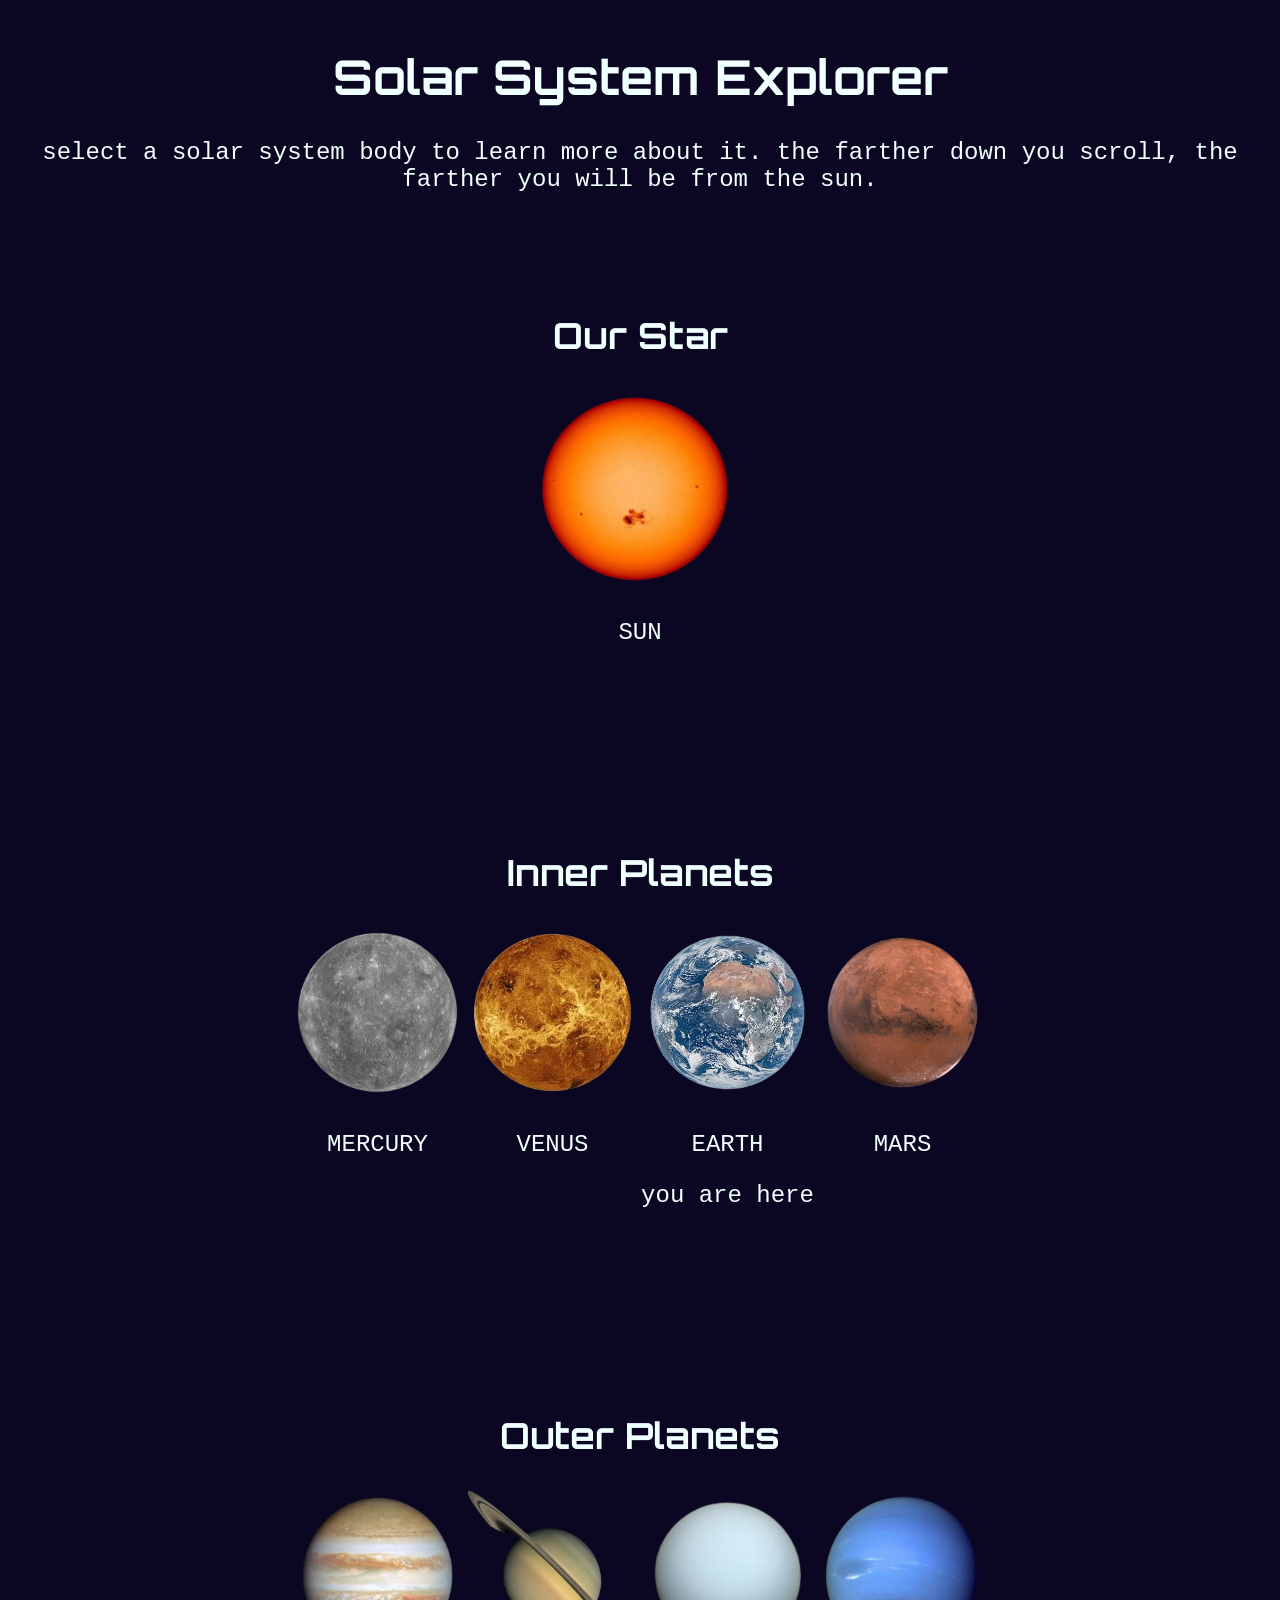
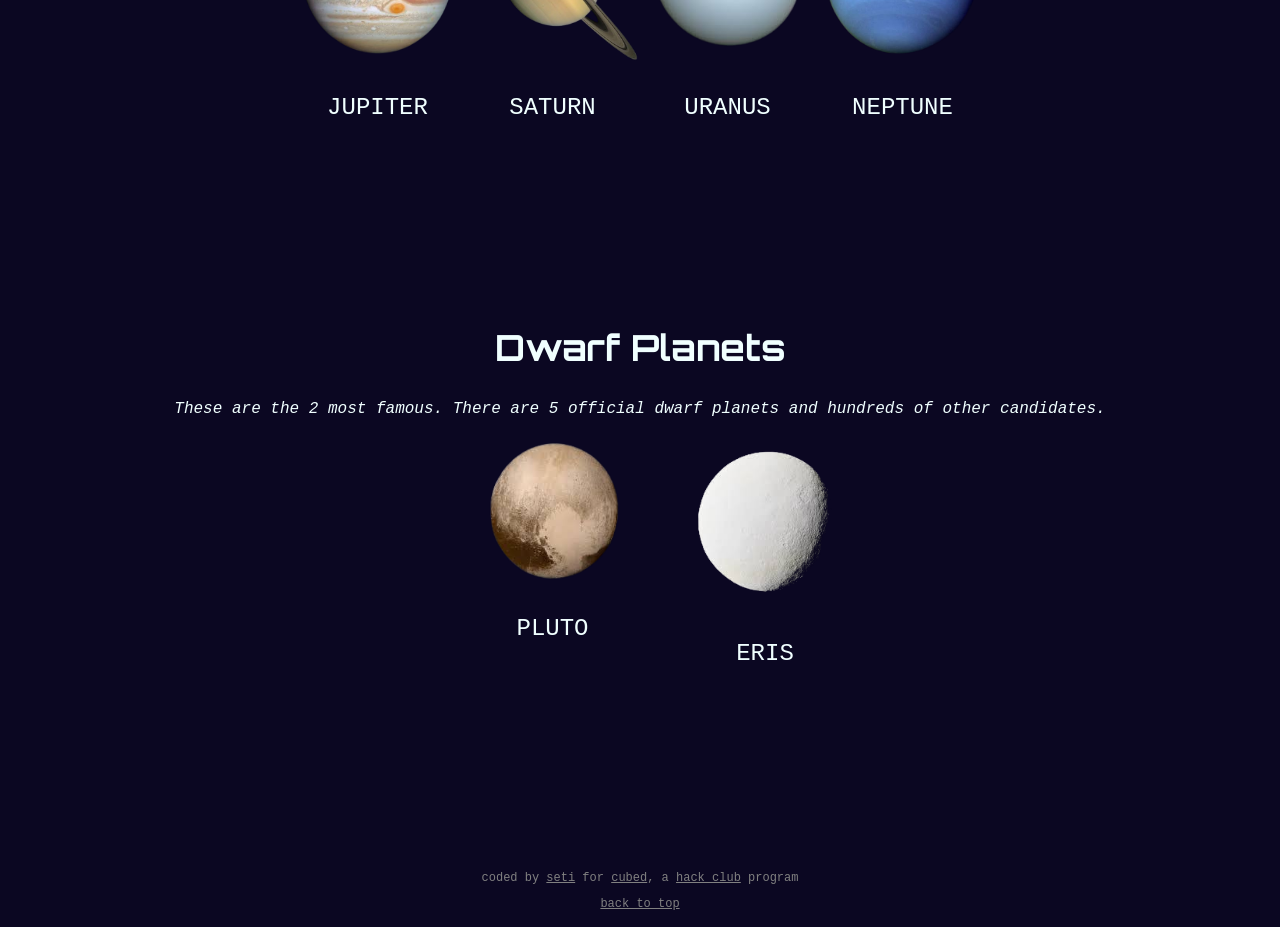
==== index.html @ 3de00831 "add homepage links" ====
<!--Add footer links
make a you are here blinkie/button
sources? -->

<!DOCTYPE html>
<html lang="en">
<head>
    <meta charset="UTF-8">
    <title>Solar System Explorer</title>
    <link rel="stylesheet" href="styles.css">
</head>
<body>
    <hr id="top">

    <h1>Solar System Explorer</h1>
    <p>select a solar system body to learn more about it. the farther down you scroll, the farther you will be from the sun.</p>

    <div class="object-container">
        <div>
            <h2>Our Star</h2>
            <a href="object-pages/sun.html"><img src="assets/sun.png" id="sun"></a>
            <p><a href="object-pages/sun.html">SUN</a></p>
        </div>
    </div>

    <h2>Inner Planets</h2>
    <div class="object-container">
        <div>
            <a href="object-pages/mercury.html"><img src="assets/mercury.png" alt="image of mercury"></a>
            <p><a href="object-pages/mercury.html">MERCURY</a></p>
        </div>

        <div>
            <a href="object-pages/venus.html"><img src="assets/venus.png" alt="image of venus"></a>
            <p><a href="object-pages/venus.html">VENUS</a></p>
        </div>

        <div>
            <a href="object-pages/earth.html"><img src="assets/earth.png" alt="image of earth"></a>
            <p><a href="object-pages/earth.html">EARTH</a></p>
            <p>you are here</p>
        </div>

        <div>
            <a href="object-pages/mars.html"><img src="assets/mars.png" alt="image of mars"></a>
            <p><a href="object-pages/mars.html">MARS</a></p>
        </div>
    </div>

    <h2>Outer Planets</h2>
    <div class="object-container outer-planets">
        <div>
            <a href="object-pages/jupiter.html"><img src="assets/jupiter.png" alt="image of jupiter"></a>
            <p><a href="object-pages/jupiter.html">JUPITER</a></p>
        </div>

        <div>
            <a href="object-pages/saturn.html"><img src="assets/saturn.png" alt="image of saturn"></a>
            <p><a href="object-pages/saturn.html">SATURN</a></p>
        </div>

        <div>
            <a href="object-pages/uranus.html"><img src="assets/uranus.png" alt="image of uranus"></a>
            <p><a href="object-pages/uranus.html">URANUS</a></p>
        </div>

        <div>
            <a href="object-pages/uranus.html"><img src="assets/neptune.png" alt="image of neptune"></a>
            <p><a href="object-pages/neptune.html">NEPTUNE</a></p>
        </div>
    </div>

    <h2>Dwarf Planets</h2>
    <p id="dwarf-planet-text">These are the 2 most famous. There are 5 official dwarf planets and hundreds of other candidates.</p>
    <div class="object-container">
        <div>
            <a href="object-pages/pluto.html"><img src="assets/pluto.png" alt="image of pluto" id="pluto"></a>
            <p><a href="object-pages/pluto.html">PLUTO</a></p>
        </div>

        <div>
            <a href="object-pages/eris.html"><img src="assets/eris.png" alt="image of eris"></a>
            <p><a href="object-pages/eris.html">ERIS</a></p>
        </div>
    </div>

    <footer>
        <p>coded by <a href="https://github.com/voyage-sans-retour" target="_blank">seti</a> for <a href="https://cubed.hackclub.com/" target="_blank">cubed</a>, a <a href="https://hackclub.com/" target="_blank">hack club</a> program</p>
        <p><a href="#top">back to top</a></p>
    </footer>    
</body>
</html>
---- styles.css ----
/* fix the sizes of the planets to make them more relative
new font and bg?
 */

@import url('https://fonts.googleapis.com/css2?family=Orbitron:wght@400..900&display=swap');

* {
    scroll-behavior: smooth;
}

body {
    text-align:center;
    background-color: rgb(11, 7, 34);
    color: azure;
    font-size: 1.5rem;
}

hr {
    visibility: hidden;
}

h1, h2 {
    font-family: "Orbitron", 'Courier New';
}

p, li, a {
    font-family: monospace;
}

.object-container {
    display: flex;
    justify-content: center;
    margin-bottom: 20vh;
}

.object-container:first-of-type {
    margin-top: 10vh;
}

.object-container img {
    width: 175px;
    height: 175px;
}

footer p {
    font-size: .75rem;
}

footer {
    margin-top: 10vh;
    color: gray;
}

footer a {
    color: gray;
}

.object-container a {
    color: azure;
    text-decoration: none;
}

.object-container a:hover {
    text-shadow: 0px 0px 8px #8cbed8;
}

.object-container img:hover, .object-container p:hover {
    transition: all 0.2s ease-in-out;
    transform: scale(1.1);
}



/* specific adjustments */
#sun {
    width: 270px;
    height: 200px;
}

#pluto {
    width: 250px;
    height: 150px;
}

#dwarf-planet-text {
    font-size: 1rem;
    font-style: italic;
}
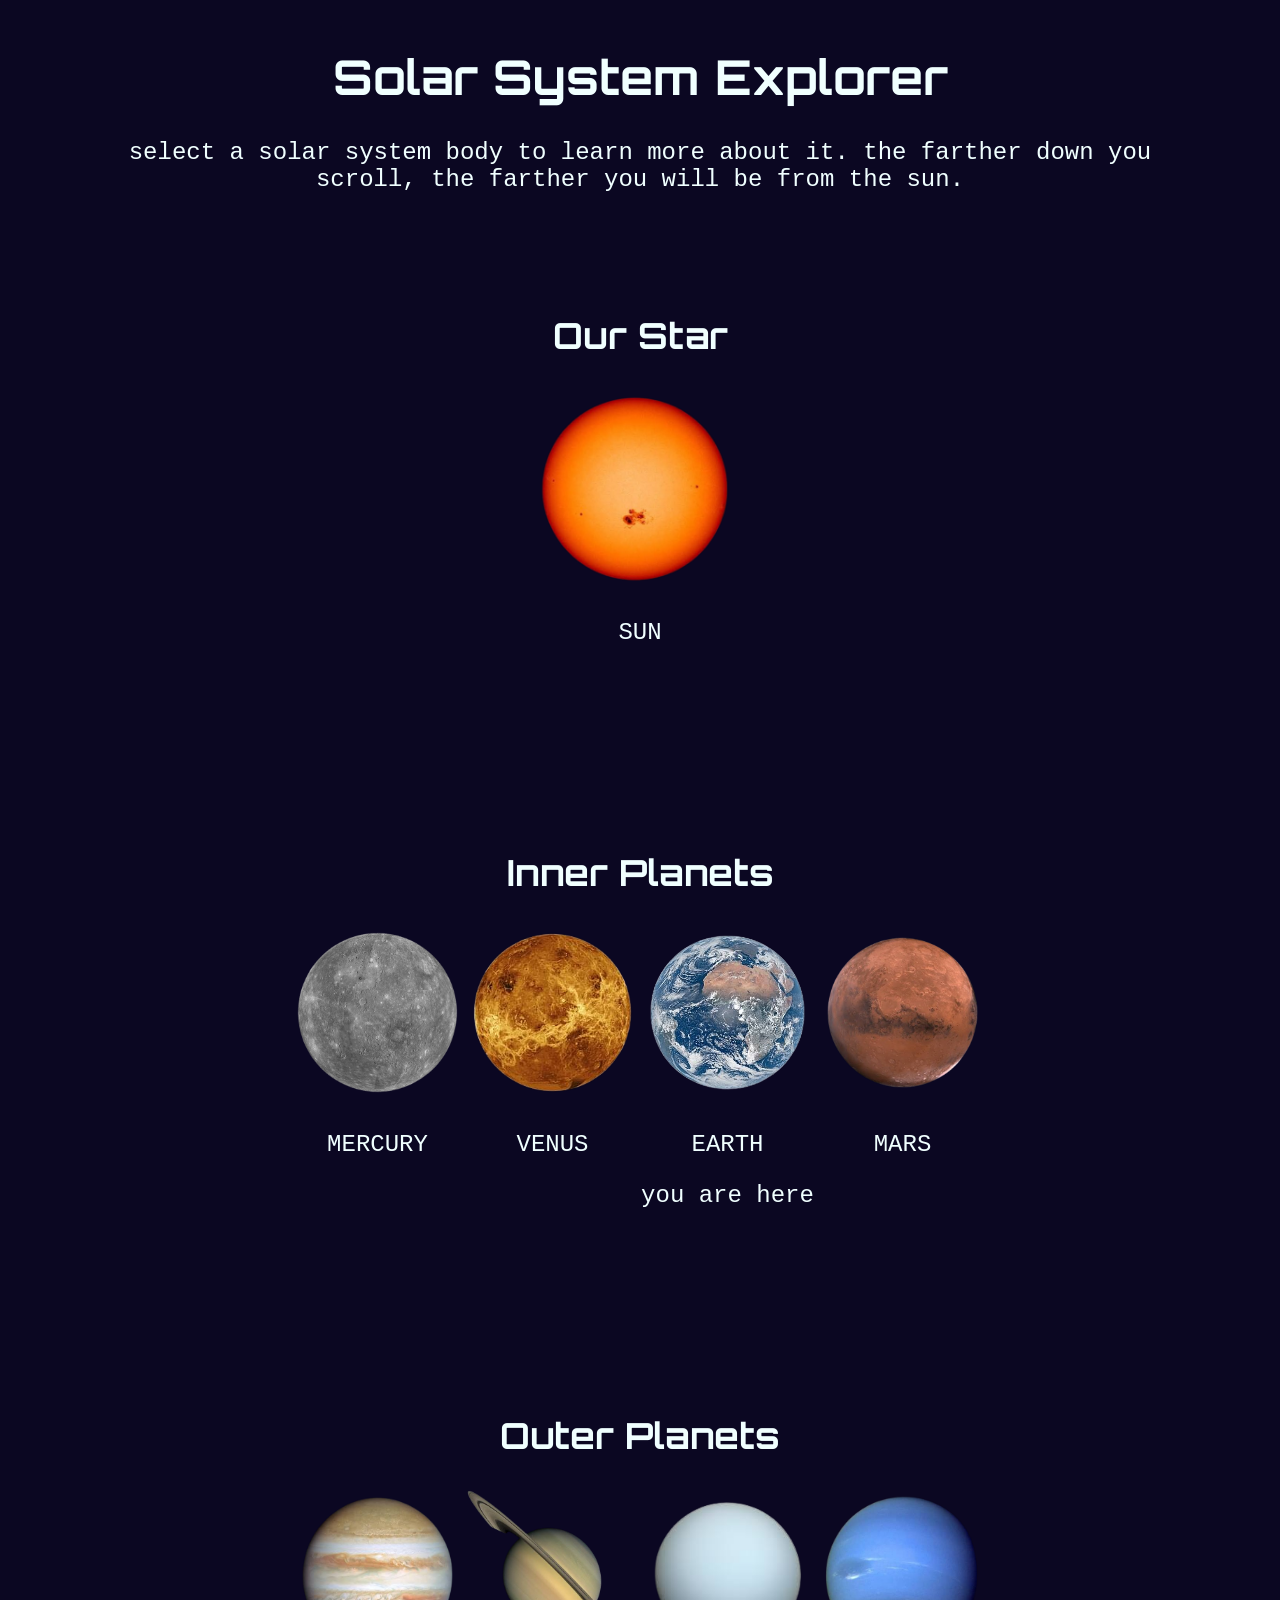
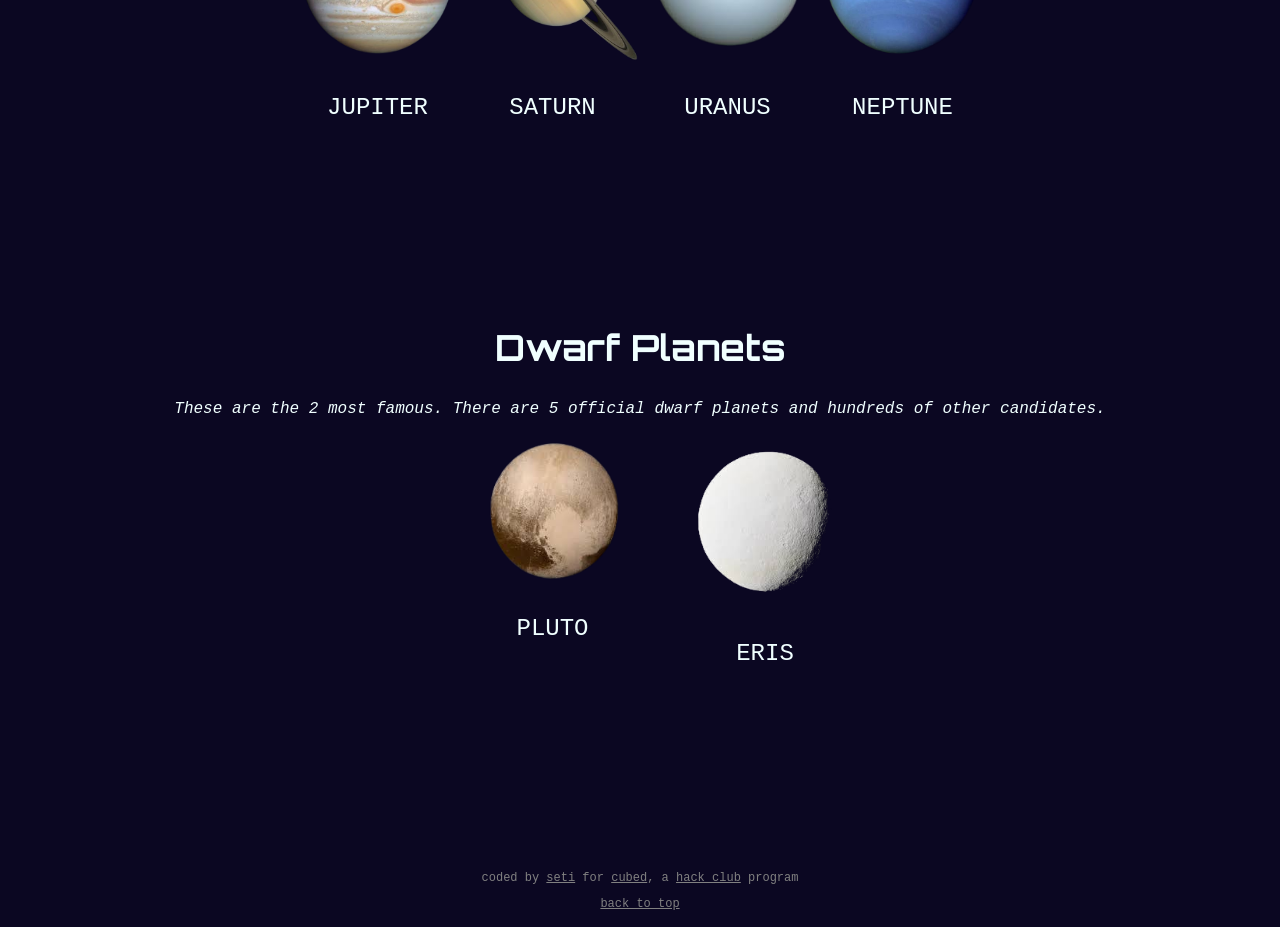
==== commit ee10a805: "add mercury's page" ====
--- a/index.html
+++ b/index.html
@@ -1,4 +1,4 @@
-<!--Add footer links
+<!--
 make a you are here blinkie/button
 sources? -->
 
@@ -13,7 +13,7 @@
     <hr id="top">
 
     <h1>Solar System Explorer</h1>
-    <p>select a solar system body to learn more about it. the farther down you scroll, the farther you will be from the sun.</p>
+    <p class="description">select a solar system body to learn more about it. the farther down you scroll, the farther you will be from the sun.</p>
 
     <div class="object-container">
         <div>
--- a/styles.css
+++ b/styles.css
@@ -1,5 +1,6 @@
-/* fix the sizes of the planets to make them more relative
-new font and bg?
+/* 
+add padding to bottom of footer
+futuristic scrollbar
  */
 
 @import url('https://fonts.googleapis.com/css2?family=Orbitron:wght@400..900&display=swap');
@@ -21,6 +22,11 @@
 
 h1, h2 {
     font-family: "Orbitron", 'Courier New';
+}
+
+.description {
+    margin-left: 100px;
+    margin-right: 100px;
 }
 
 p, li, a {
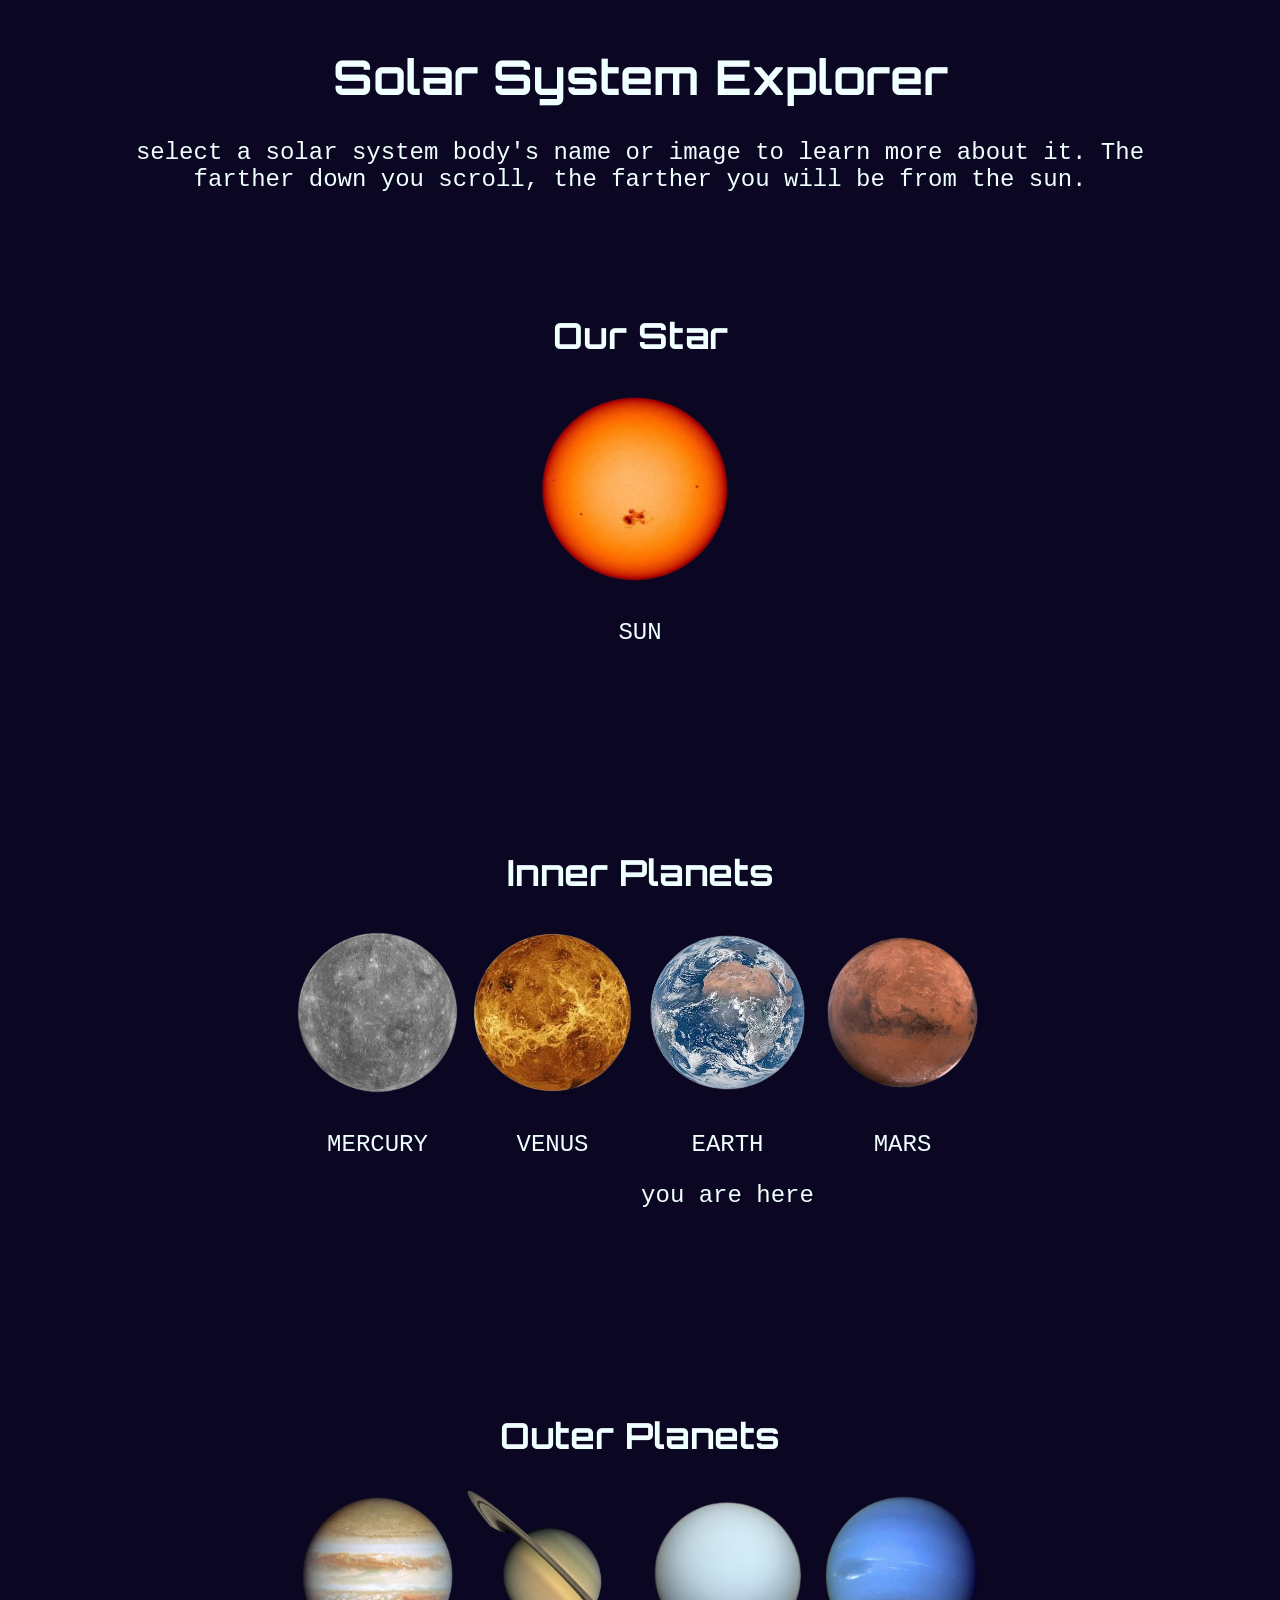
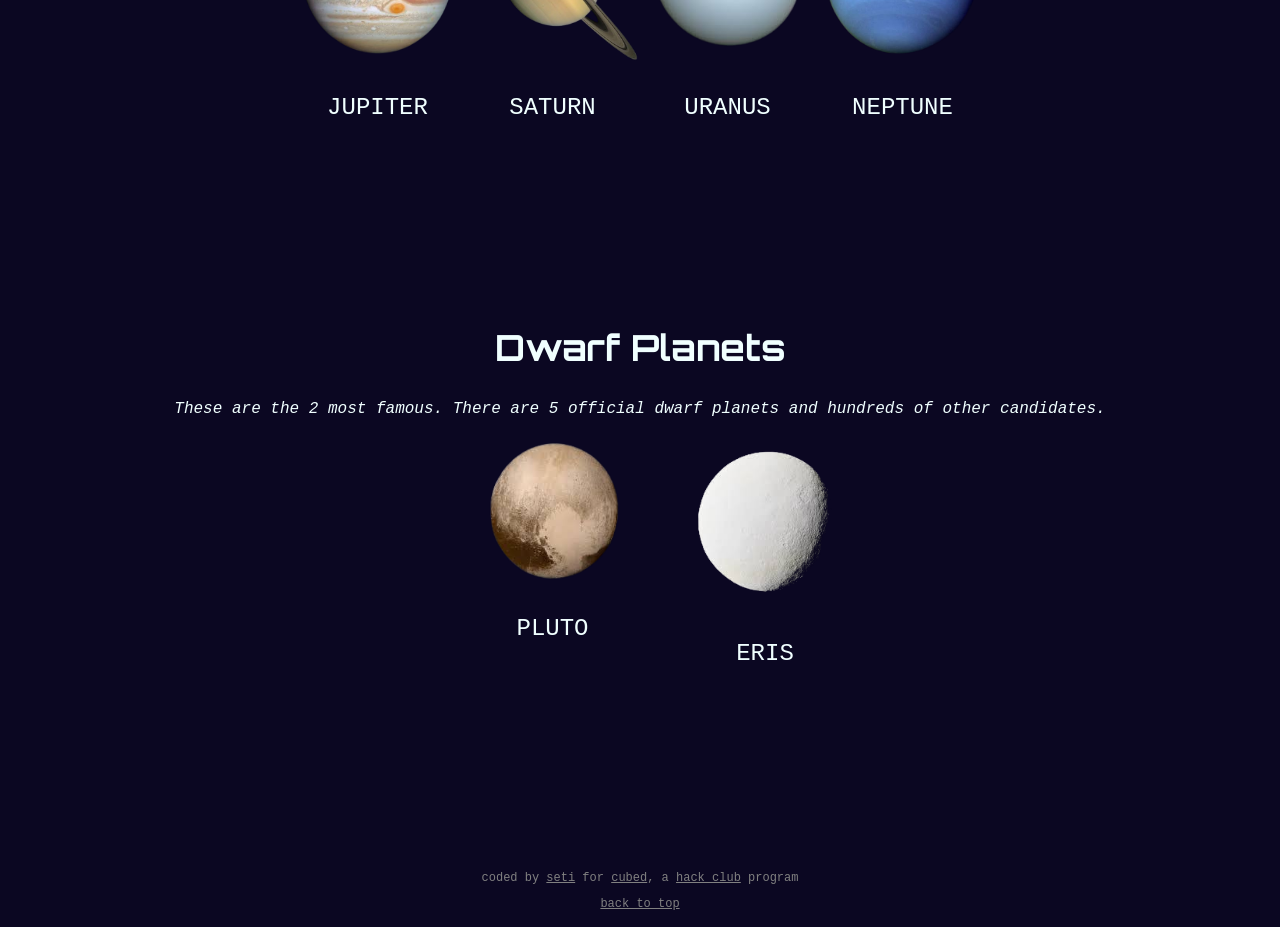
==== commit 9e0e3c80: "add venus page, make homepage instructions more clear" ====
--- a/index.html
+++ b/index.html
@@ -13,7 +13,8 @@
     <hr id="top">
 
     <h1>Solar System Explorer</h1>
-    <p class="description">select a solar system body to learn more about it. the farther down you scroll, the farther you will be from the sun.</p>
+    <p class="description">select a solar system body's name or image to learn more about it. 
+        The farther down you scroll, the farther you will be from the sun.</p>
 
     <div class="object-container">
         <div>
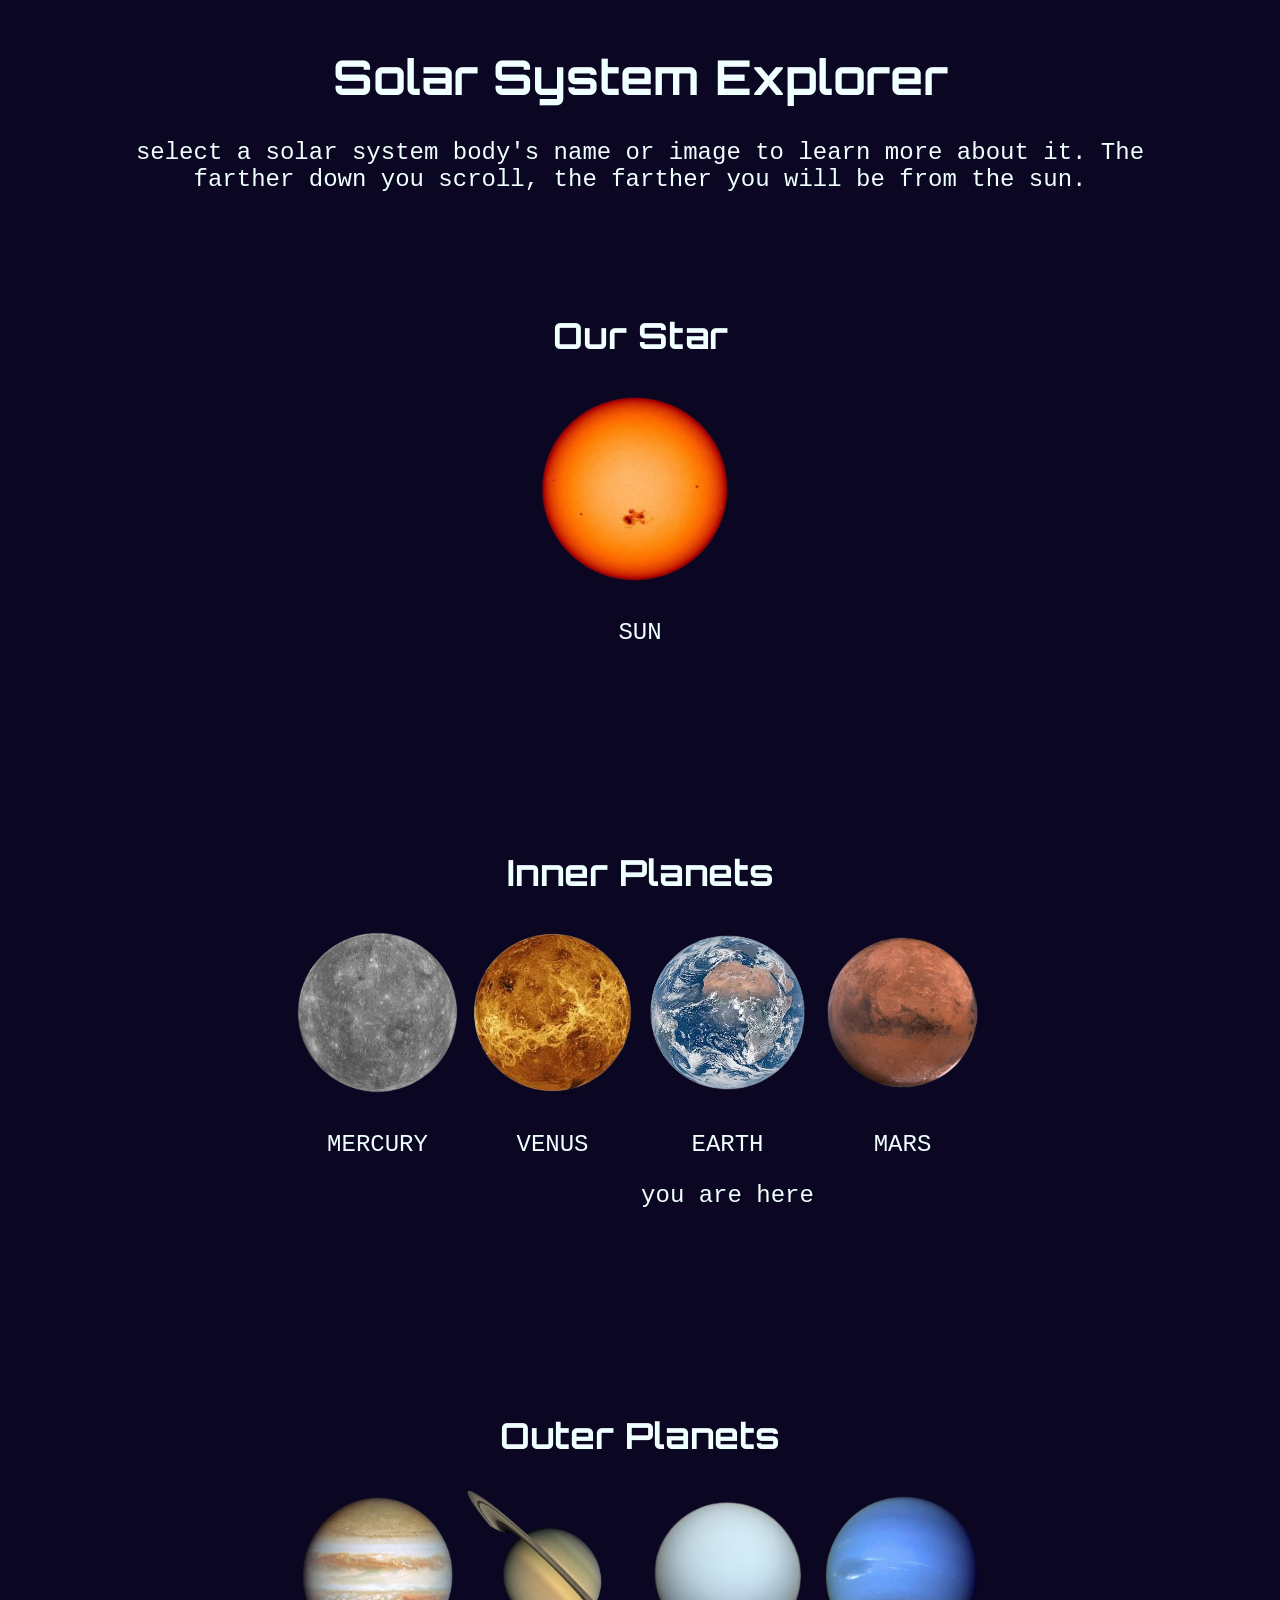
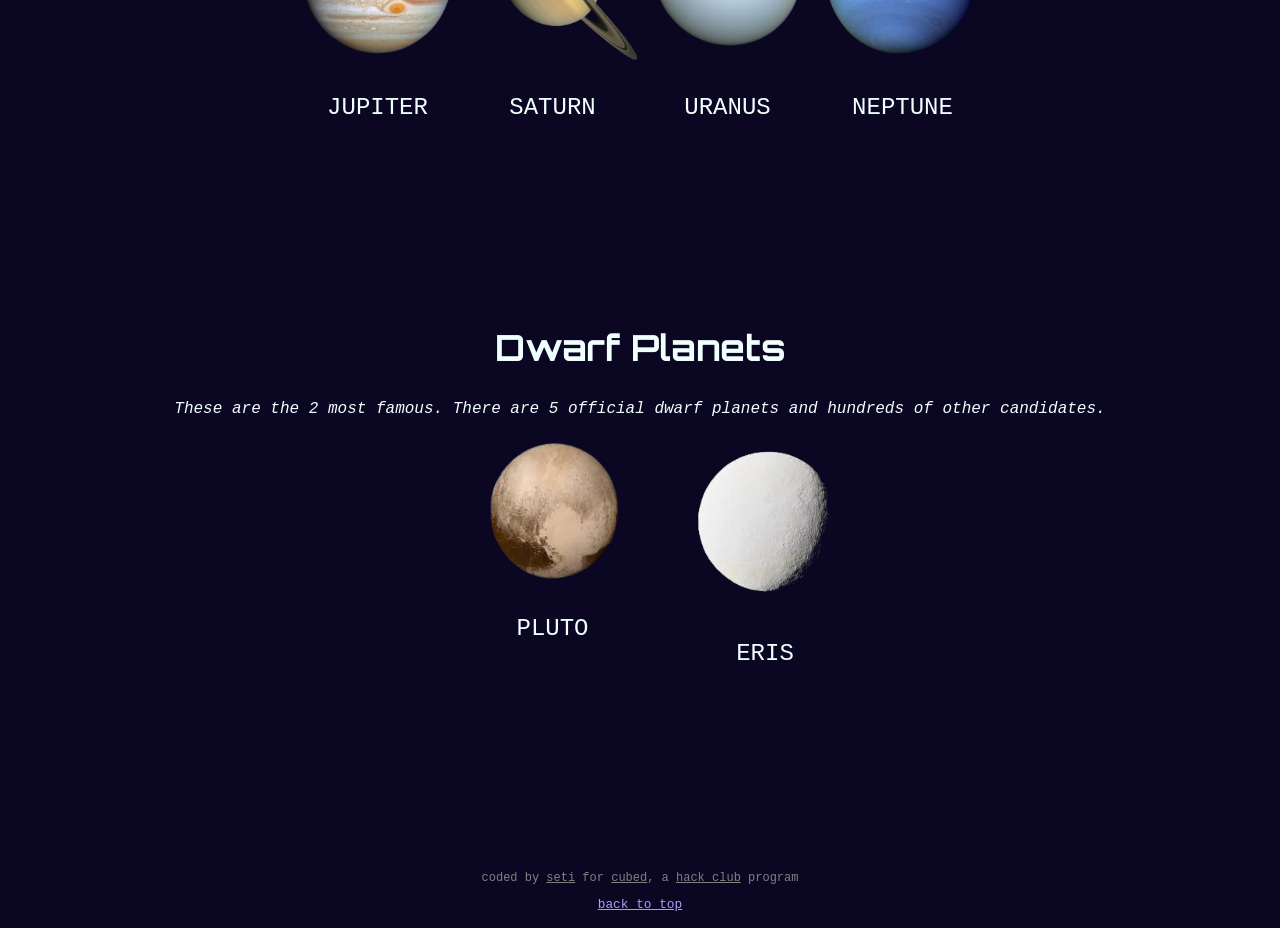
==== commit 2fc6c309: "add page for saturn" ====
--- a/index.html
+++ b/index.html
@@ -1,6 +1,5 @@
 <!--
-make a you are here blinkie/button
-sources? -->
+make a you are here blinkie/button -->
 
 <!DOCTYPE html>
 <html lang="en">
@@ -66,7 +65,7 @@
         </div>
 
         <div>
-            <a href="object-pages/uranus.html"><img src="assets/neptune.png" alt="image of neptune"></a>
+            <a href="object-pages/neptune.html"><img src="assets/neptune.png" alt="image of neptune"></a>
             <p><a href="object-pages/neptune.html">NEPTUNE</a></p>
         </div>
     </div>
@@ -87,7 +86,7 @@
 
     <footer>
         <p>coded by <a href="https://github.com/voyage-sans-retour" target="_blank">seti</a> for <a href="https://cubed.hackclub.com/" target="_blank">cubed</a>, a <a href="https://hackclub.com/" target="_blank">hack club</a> program</p>
-        <p><a href="#top">back to top</a></p>
+        <p><a href="#top" id="to-top">back to top</a></p>
     </footer>    
 </body>
 </html>
--- a/styles.css
+++ b/styles.css
@@ -48,6 +48,11 @@
     height: 175px;
 }
 
+#to-top {
+    font-size: .80rem;
+    color: rgb(170, 156, 247);
+}
+
 footer p {
     font-size: .75rem;
 }
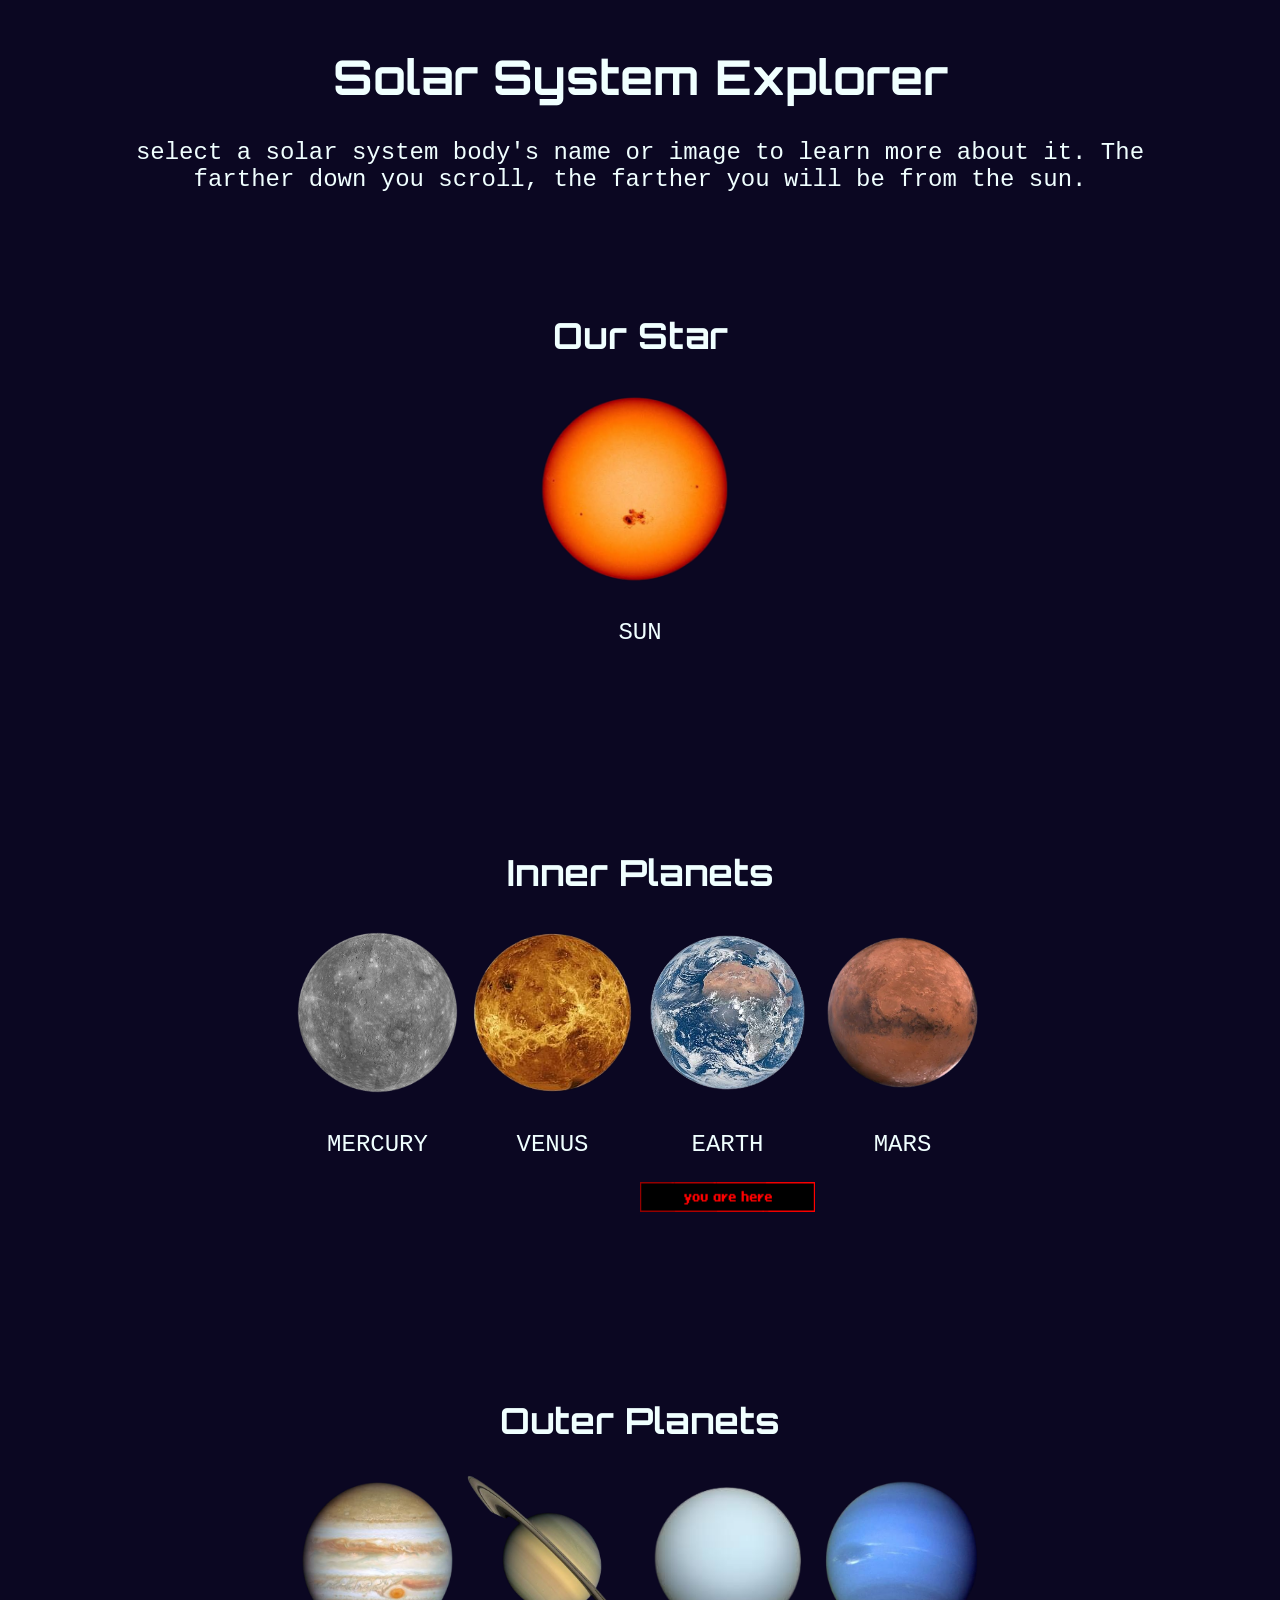
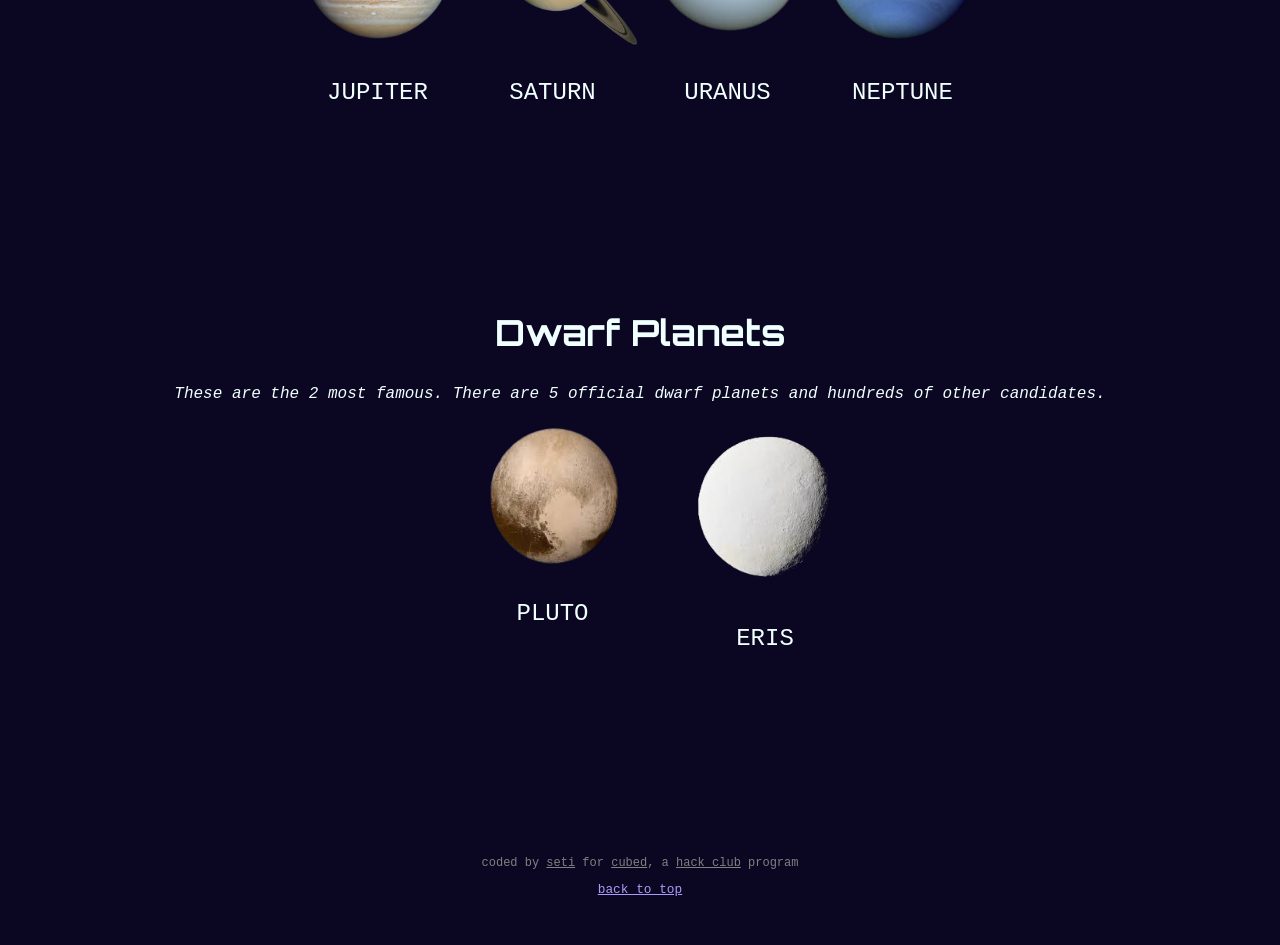
==== commit 34bad867: "add you are here blinkie and more space between footer + bottom of page" ====
--- a/index.html
+++ b/index.html
@@ -1,6 +1,3 @@
-<!--
-make a you are here blinkie/button -->
-
 <!DOCTYPE html>
 <html lang="en">
 <head>
@@ -38,7 +35,7 @@
         <div>
             <a href="object-pages/earth.html"><img src="assets/earth.png" alt="image of earth"></a>
             <p><a href="object-pages/earth.html">EARTH</a></p>
-            <p>you are here</p>
+            <img id="are-here" src="assets/you-are-here.gif">
         </div>
 
         <div>
@@ -80,7 +77,7 @@
 
         <div>
             <a href="object-pages/eris.html"><img src="assets/eris.png" alt="image of eris"></a>
-            <p><a href="object-pages/eris.html">ERIS</a></p>
+            <p><a href="object-pages/eris.html" id="eris">ERIS</a></p>
         </div>
     </div>
 
--- a/styles.css
+++ b/styles.css
@@ -1,6 +1,5 @@
 /* 
-add padding to bottom of footer
-futuristic scrollbar
+
  */
 
 @import url('https://fonts.googleapis.com/css2?family=Orbitron:wght@400..900&display=swap');
@@ -60,6 +59,7 @@
 footer {
     margin-top: 10vh;
     color: gray;
+    margin-bottom: 5vh;
 }
 
 footer a {
@@ -75,7 +75,7 @@
     text-shadow: 0px 0px 8px #8cbed8;
 }
 
-.object-container img:hover, .object-container p:hover {
+.object-container img:hover:not(#are-here), .object-container p:hover {
     transition: all 0.2s ease-in-out;
     transform: scale(1.1);
 }
@@ -98,3 +98,7 @@
     font-style: italic;
 }
 
+#are-here {
+    height:30px;
+}
+
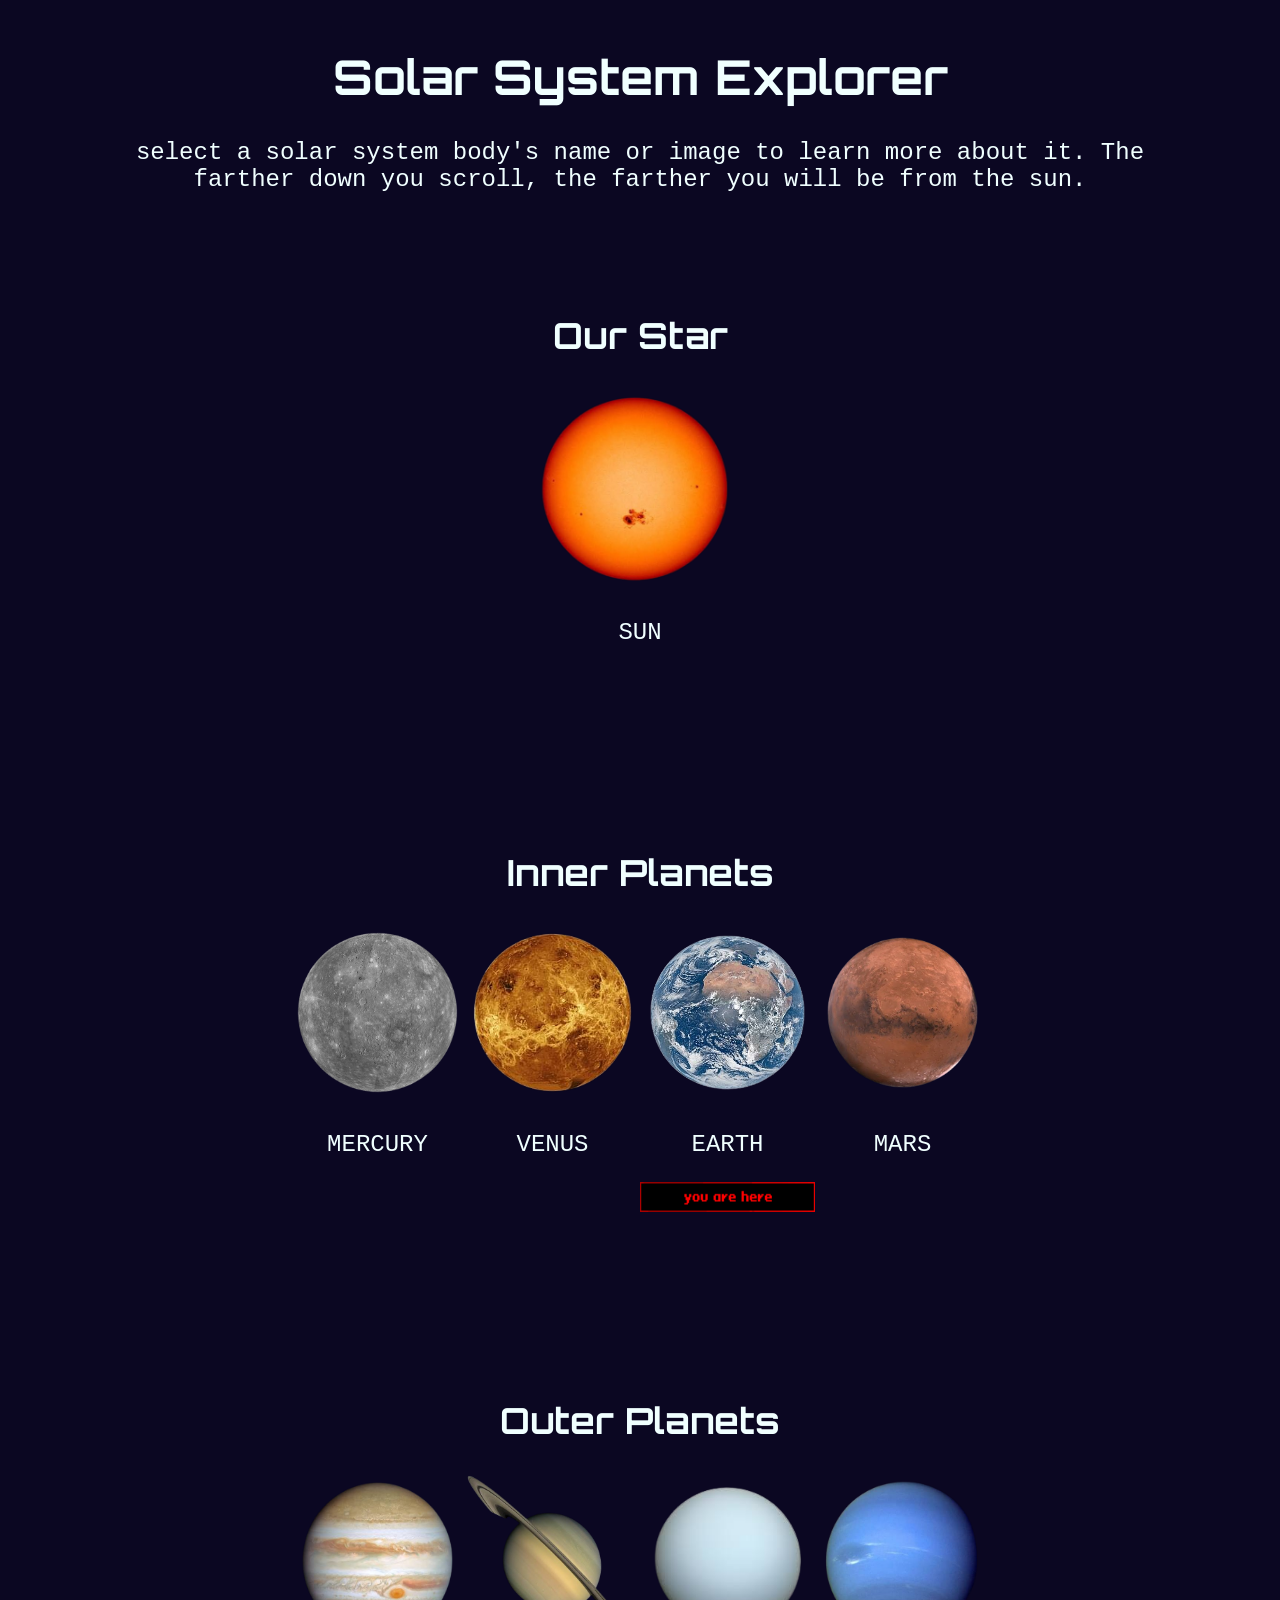
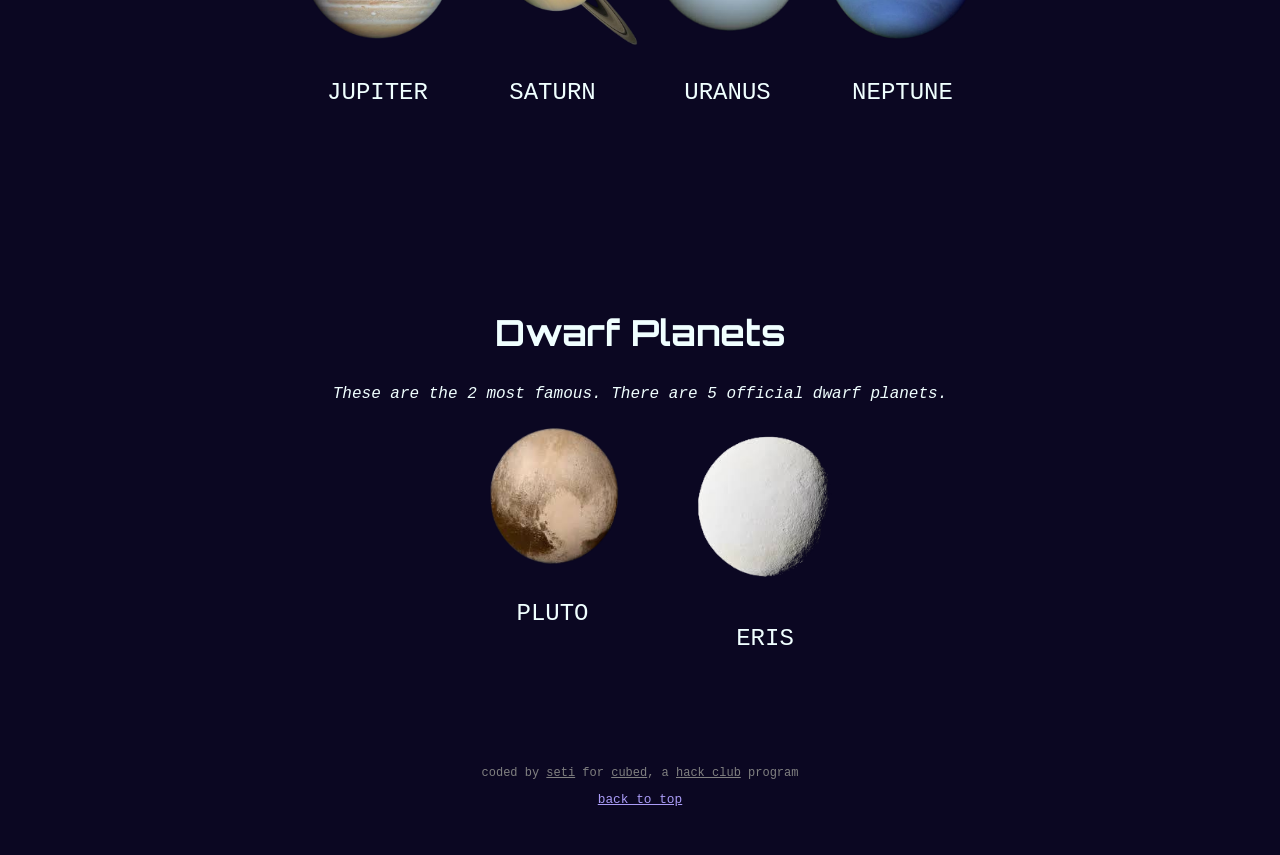
==== commit f08cab28: "add some information in readme and fix page spacing" ====
--- a/index.html
+++ b/index.html
@@ -68,7 +68,7 @@
     </div>
 
     <h2>Dwarf Planets</h2>
-    <p id="dwarf-planet-text">These are the 2 most famous. There are 5 official dwarf planets and hundreds of other candidates.</p>
+    <p id="dwarf-planet-text">These are the 2 most famous. There are 5 official dwarf planets.</p>
     <div class="object-container">
         <div>
             <a href="object-pages/pluto.html"><img src="assets/pluto.png" alt="image of pluto" id="pluto"></a>
--- a/styles.css
+++ b/styles.css
@@ -1,7 +1,3 @@
-/* 
-
- */
-
 @import url('https://fonts.googleapis.com/css2?family=Orbitron:wght@400..900&display=swap');
 
 * {
@@ -40,6 +36,10 @@
 
 .object-container:first-of-type {
     margin-top: 10vh;
+}
+
+.object-container:last-of-type {
+    margin-bottom: 5vh;
 }
 
 .object-container img {
